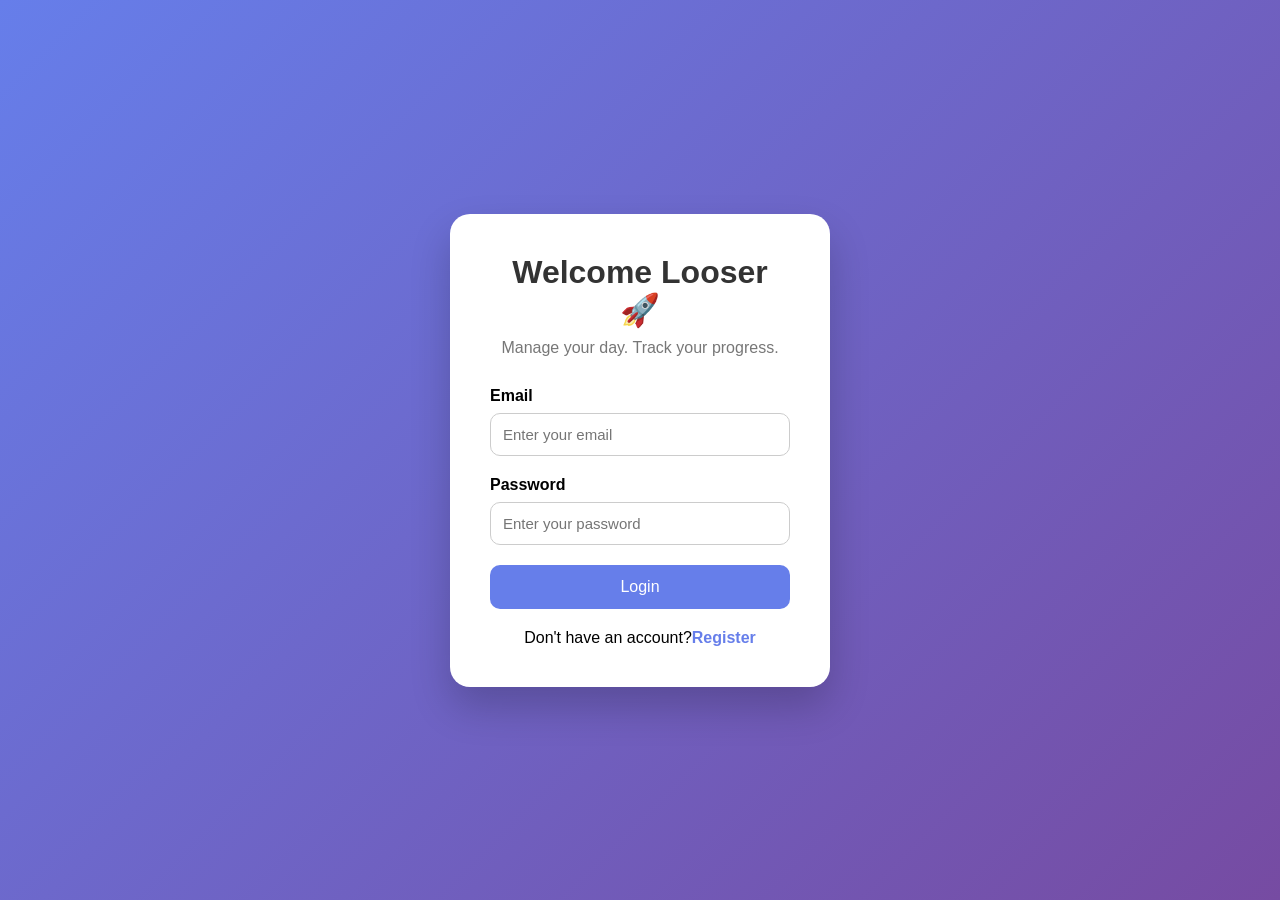
==== index.html @ 0b0377c8 "Fix Vercel deployment: move index.html to project root and update redirects" ====
<!DOCTYPE html>
<html lang="en">
<head>
    <meta charset="UTF-8">
    <meta name="viewport" content="width=device-width, initial-scale=1.0">
    <title>FocusFlow | Login</title>

    <link rel="stylesheet" href="/css/style.css">
</head>

<body>
    <div class="login-container">
        <div class="login-card">

            <h1>Welcome Looser 🚀</h1>

            <p class="subtitle">
                Manage your day. Track your progress.
            </p>


            <form id="loginForm">

                <div class="input-box">
                    <label>Email</label>
                    <input type="email" id="email" placeholder="Enter your email" required>
                </div>


                <div class="input-box">
                    <label>Password</label>
                    <input type="password" id="password" placeholder="Enter your password" required>
                </div>


                <button type="submit">Login</button>


                <p class="register">Don't have an account?<a href="/register.html">Register</a></p>


            </form>

        </div>

    </div>

    <script src="/js/auth.js"></script>

</body>
</html>
---- css/style.css ----
*{
    margin:0;
    padding:0;
    box-sizing:border-box;
    font-family:Arial, sans-serif;
}


body{

    height:100vh;
    display:flex;
    justify-content:center;
    align-items:center;

    background:
    linear-gradient(
        135deg,
        #667eea,
        #764ba2
    );

}



.login-container{

    width:100%;
    display:flex;
    justify-content:center;

}



.login-card{

    width:380px;

    padding:40px;

    background:white;

    border-radius:20px;

    box-shadow:
    0 20px 40px rgba(0,0,0,0.2);

}



.login-card h1{

    text-align:center;

    margin-bottom:10px;

    color:#333;

}



.subtitle{

    text-align:center;

    color:#777;

    margin-bottom:30px;

}



.input-box{

    margin-bottom:20px;

}



.input-box label{

    display:block;

    margin-bottom:8px;

    font-weight:bold;

}



.input-box input{

    width:100%;

    padding:12px;

    border-radius:10px;

    border:1px solid #ccc;

    outline:none;

    font-size:15px;

}



.input-box input:focus{

    border-color:#667eea;

}



button{

    width:100%;

    padding:13px;

    border:none;

    border-radius:10px;

    background:#667eea;

    color:white;

    font-size:16px;

    cursor:pointer;

    transition:0.3s;

}



button:hover{

    background:#5563c1;

}



.register{

    text-align:center;

    margin-top:20px;

}



.register a{

    color:#667eea;

    text-decoration:none;

    font-weight:bold;

}
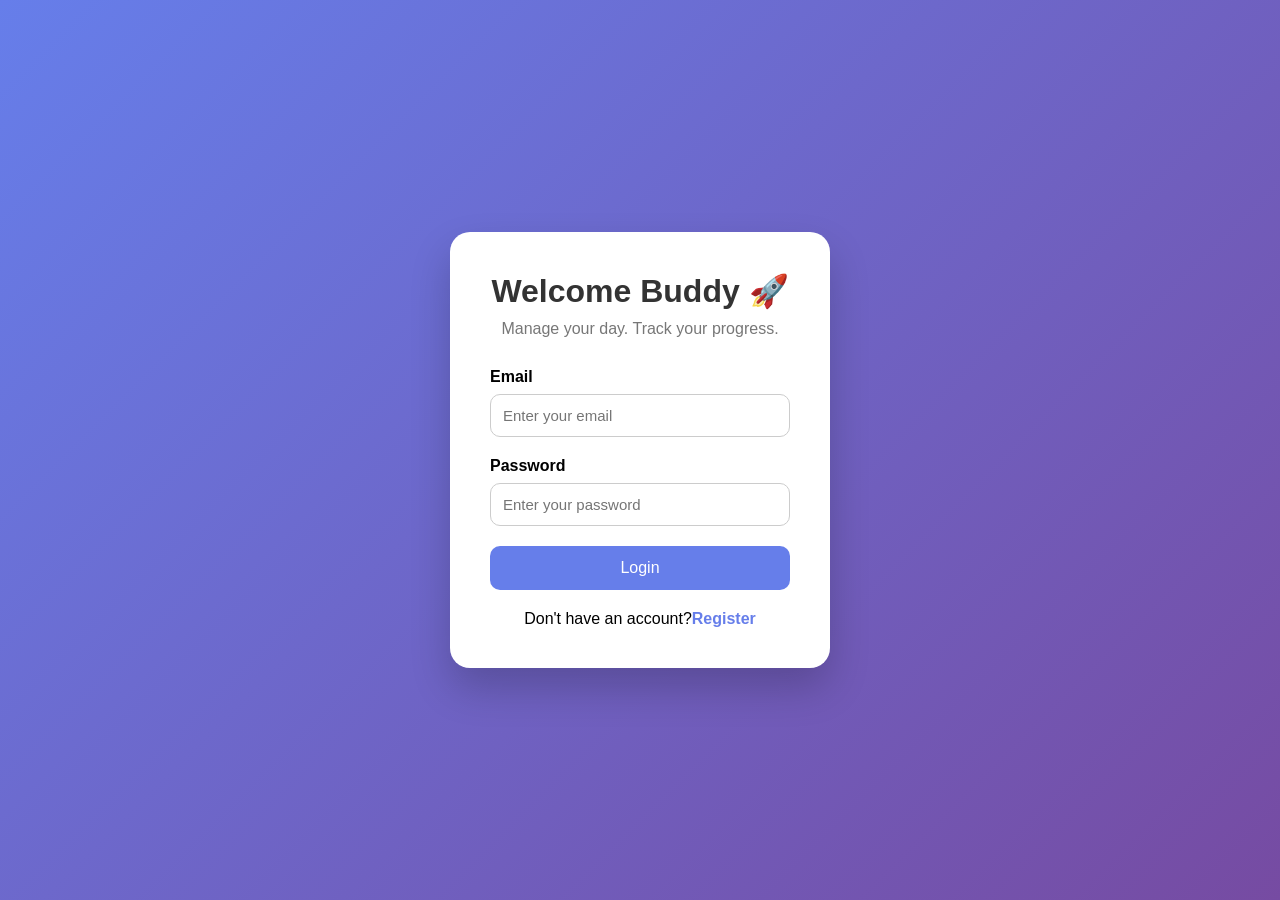
==== commit d51e977f: "some changes in file" ====
--- a/index.html
+++ b/index.html
@@ -12,7 +12,7 @@
     <div class="login-container">
         <div class="login-card">
 
-            <h1>Welcome Looser 🚀</h1>
+            <h1>Welcome Buddy 🚀</h1>
 
             <p class="subtitle">
                 Manage your day. Track your progress.
